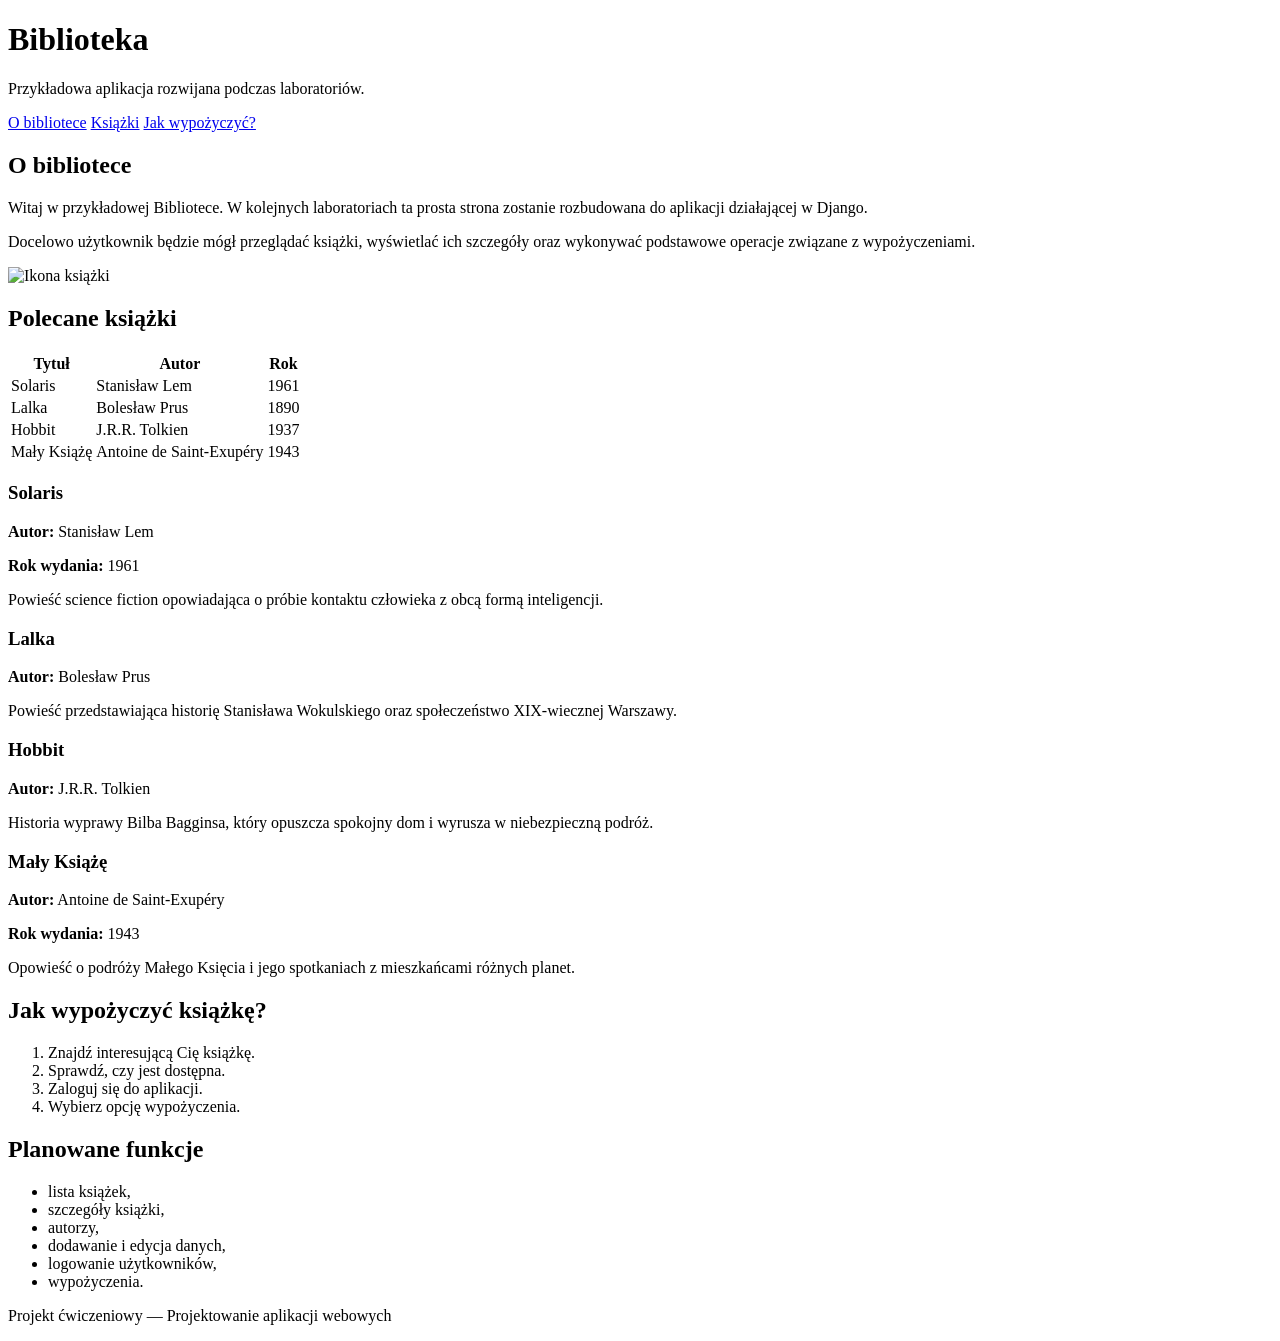
==== Frontend/index.html @ f4af0c59 "Dodano index.html i .git" ====
<!DOCTYPE html>
<html lang="pl">
<head>
    <meta charset="UTF-8">
    <meta name="viewport" content="width=device-width, initial-scale=1.0">
    <title>Biblioteka</title>
</head>
<body>

    <header>
        <h1>Biblioteka</h1>

        <p>
            Przykładowa aplikacja rozwijana podczas laboratoriów.
        </p>

        <nav>
            <a href="#about">O bibliotece</a>
            <a href="#books">Książki</a>
            <a href="#rules">Jak wypożyczyć?</a>
        </nav>
    </header>

    <main>

        <section id="about">
            <h2>O bibliotece</h2>

            <p>
                Witaj w przykładowej Bibliotece.
                W kolejnych laboratoriach ta prosta strona zostanie
                rozbudowana do aplikacji działającej w Django.
            </p>

            <p>
                Docelowo użytkownik będzie mógł przeglądać książki,
                wyświetlać ich szczegóły oraz wykonywać podstawowe
                operacje związane z wypożyczeniami.
            </p>

            <img
                src="https://th.bing.com/th/id/OIP.PJ13NVSscroiCtGLwX5_lwHaGW?w=212&h=181&c=7&r=0&o=7&pid=1.7&rm=3"
                alt="Ikona książki"
                width="120"
            >
        </section>

        <section id="books">
            <h2>Polecane książki</h2>

            <table>
                <thead>
                    <tr>
                        <th>Tytuł</th>
                        <th>Autor</th>
                        <th>Rok</th>
                    </tr>
                </thead>
                <tbody>
                    <tr>
                        <td>Solaris</td>
                        <td>Stanisław Lem</td>
                        <td>1961</td>
                    </tr>
                    <tr>
                        <td>Lalka</td>
                        <td>Bolesław Prus</td>
                        <td>1890</td>
                    </tr>
                    <tr>
                        <td>Hobbit</td>
                        <td>J.R.R. Tolkien</td>
                        <td>1937</td>
                    </tr>
                    <tr>
                        <td>Mały Książę</td>
                        <td>Antoine de Saint-Exupéry</td>
                        <td>1943</td>
                    </tr>
                </tbody>
            </table>

            <article>
                <h3>Solaris</h3>

                <div class="book-info">
                    <p>
                        <strong>Autor:</strong> Stanisław Lem
                    </p>

                    <p>
                        <strong>Rok wydania:</strong> 1961
                    </p>
                </div>

                <p>
                    Powieść science fiction opowiadająca o próbie
                    kontaktu człowieka z obcą formą inteligencji.
                </p>
            </article>

            <article>
                <h3>Lalka</h3>

                <p>
                    <strong>Autor:</strong> Bolesław Prus
                </p>

                <p>
                    Powieść przedstawiająca historię Stanisława
                    Wokulskiego oraz społeczeństwo XIX-wiecznej Warszawy.
                </p>
            </article>

            <article>
                <h3>Hobbit</h3>

                <p>
                    <strong>Autor:</strong> J.R.R. Tolkien
                </p>

                <p>
                    Historia wyprawy Bilba Bagginsa, który opuszcza
                    spokojny dom i wyrusza w niebezpieczną podróż.
                </p>
            </article>

            <article>
                <h3>Mały Książę</h3>

                <div class="book-info">
                    <p>
                        <strong>Autor:</strong> Antoine de Saint-Exupéry
                    </p>

                    <p>
                        <strong>Rok wydania:</strong> 1943
                    </p>
                </div>

                <p>
                    Opowieść o podróży Małego Księcia i jego spotkaniach
                    z mieszkańcami różnych planet.
                </p>
            </article>
        </section>

        <section id="rules">
            <h2>Jak wypożyczyć książkę?</h2>

            <ol>
                <li>Znajdź interesującą Cię książkę.</li>
                <li>Sprawdź, czy jest dostępna.</li>
                <li>Zaloguj się do aplikacji.</li>
                <li>Wybierz opcję wypożyczenia.</li>
            </ol>
        </section>

        <section>
            <h2>Planowane funkcje</h2>

            <ul>
                <li>lista książek,</li>
                <li>szczegóły książki,</li>
                <li>autorzy,</li>
                <li>dodawanie i edycja danych,</li>
                <li>logowanie użytkowników,</li>
                <li>wypożyczenia.</li>
            </ul>
        </section>

    </main>

    <footer>
        <p>
            Projekt ćwiczeniowy — Projektowanie aplikacji webowych
        </p>
    </footer>

</body>
</html>
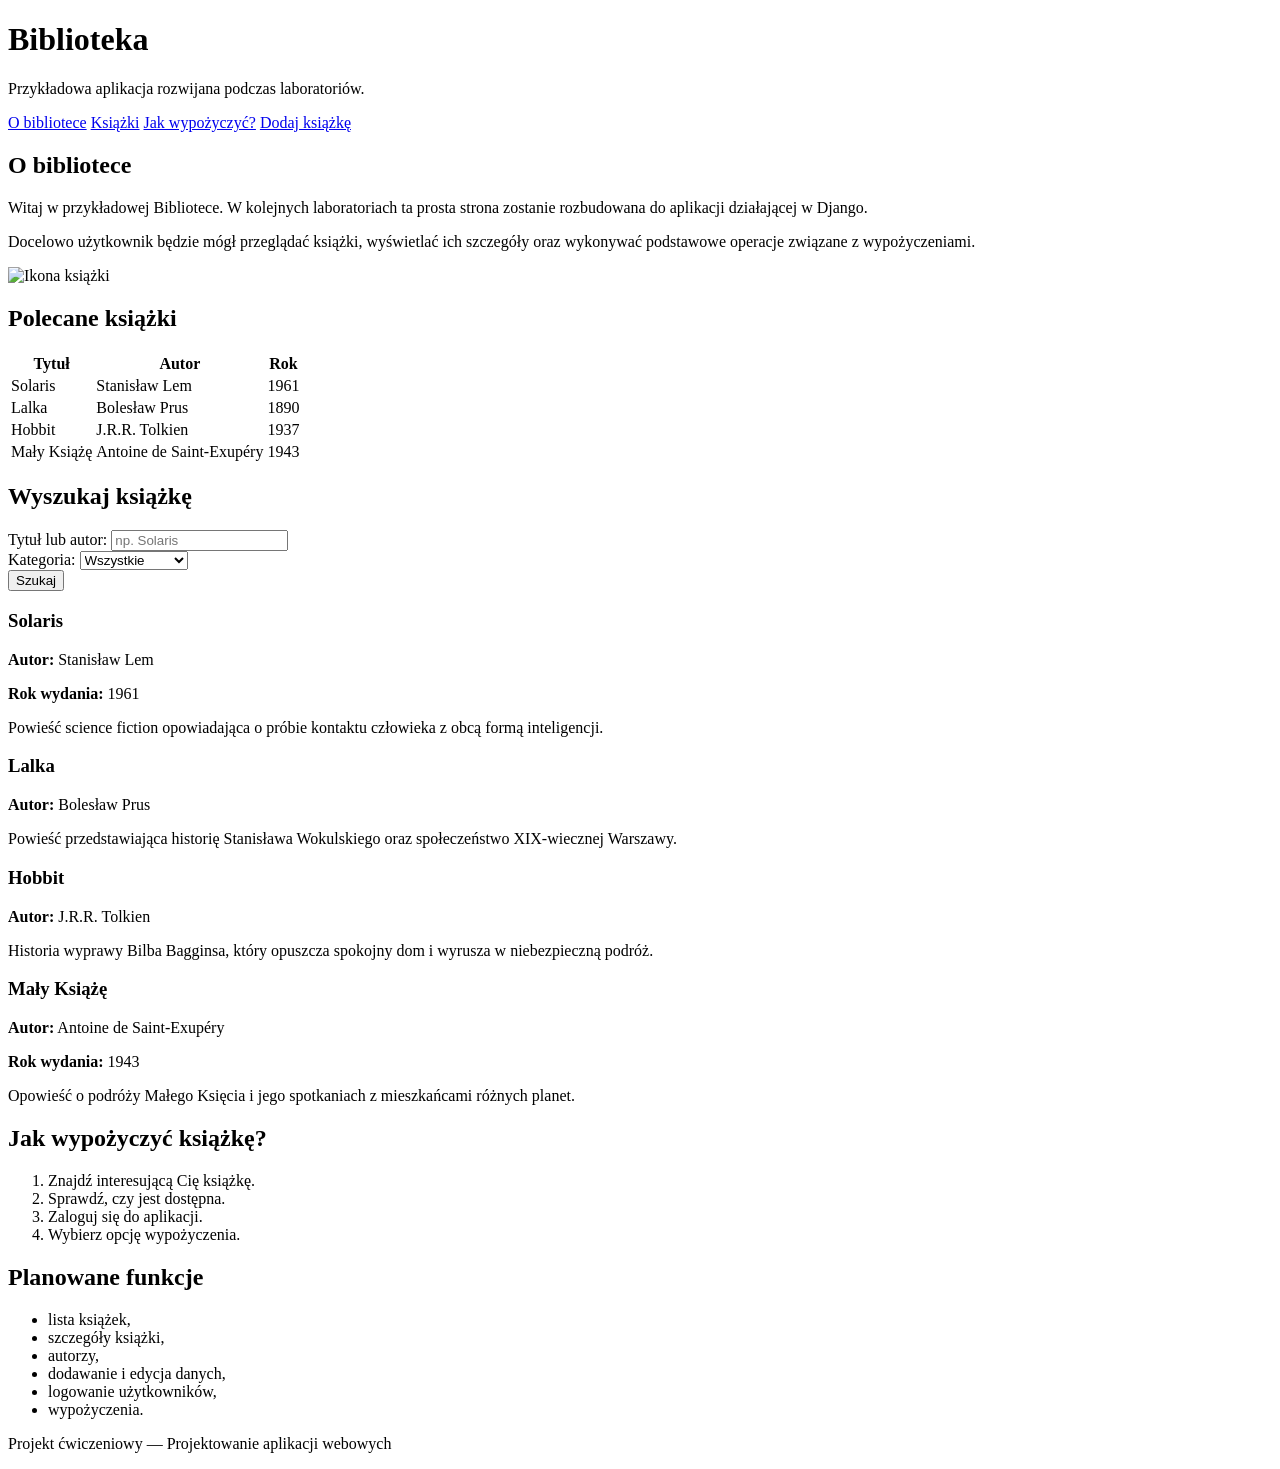
==== commit 4602e594: "dodano add_book i modyfikacja" ====
--- a/Frontend/index.html
+++ b/Frontend/index.html
@@ -18,6 +18,7 @@
             <a href="#about">O bibliotece</a>
             <a href="#books">Książki</a>
             <a href="#rules">Jak wypożyczyć?</a>
+            <a href="add_book.html">Dodaj książkę</a>
         </nav>
     </header>
 
@@ -79,6 +80,57 @@
                     </tr>
                 </tbody>
             </table>
+            <section id="search">
+                <h2>Wyszukaj książkę</h2>
+
+                <form method="get">
+
+                    <div>
+                        <label for="query">
+                            Tytuł lub autor:
+                        </label>
+
+                        <input
+                            type="text"
+                            id="query"
+                            name="query"
+                            placeholder="np. Solaris"
+                        >
+                    </div>
+
+                    <div>
+                        <label for="search-category">
+                            Kategoria:
+                        </label>
+
+                        <select
+                            id="search-category"
+                            name="category"
+                        >
+                            <option value="">
+                                Wszystkie
+                            </option>
+
+                            <option value="fantasy">
+                                Fantasy
+                            </option>
+
+                            <option value="science-fiction">
+                                Science fiction
+                            </option>
+
+                            <option value="crime">
+                                Kryminał
+                            </option>
+                        </select>
+                    </div>
+
+                    <button type="submit">
+                        Szukaj
+                    </button>
+
+                </form>
+            </section>
 
             <article>
                 <h3>Solaris</h3>
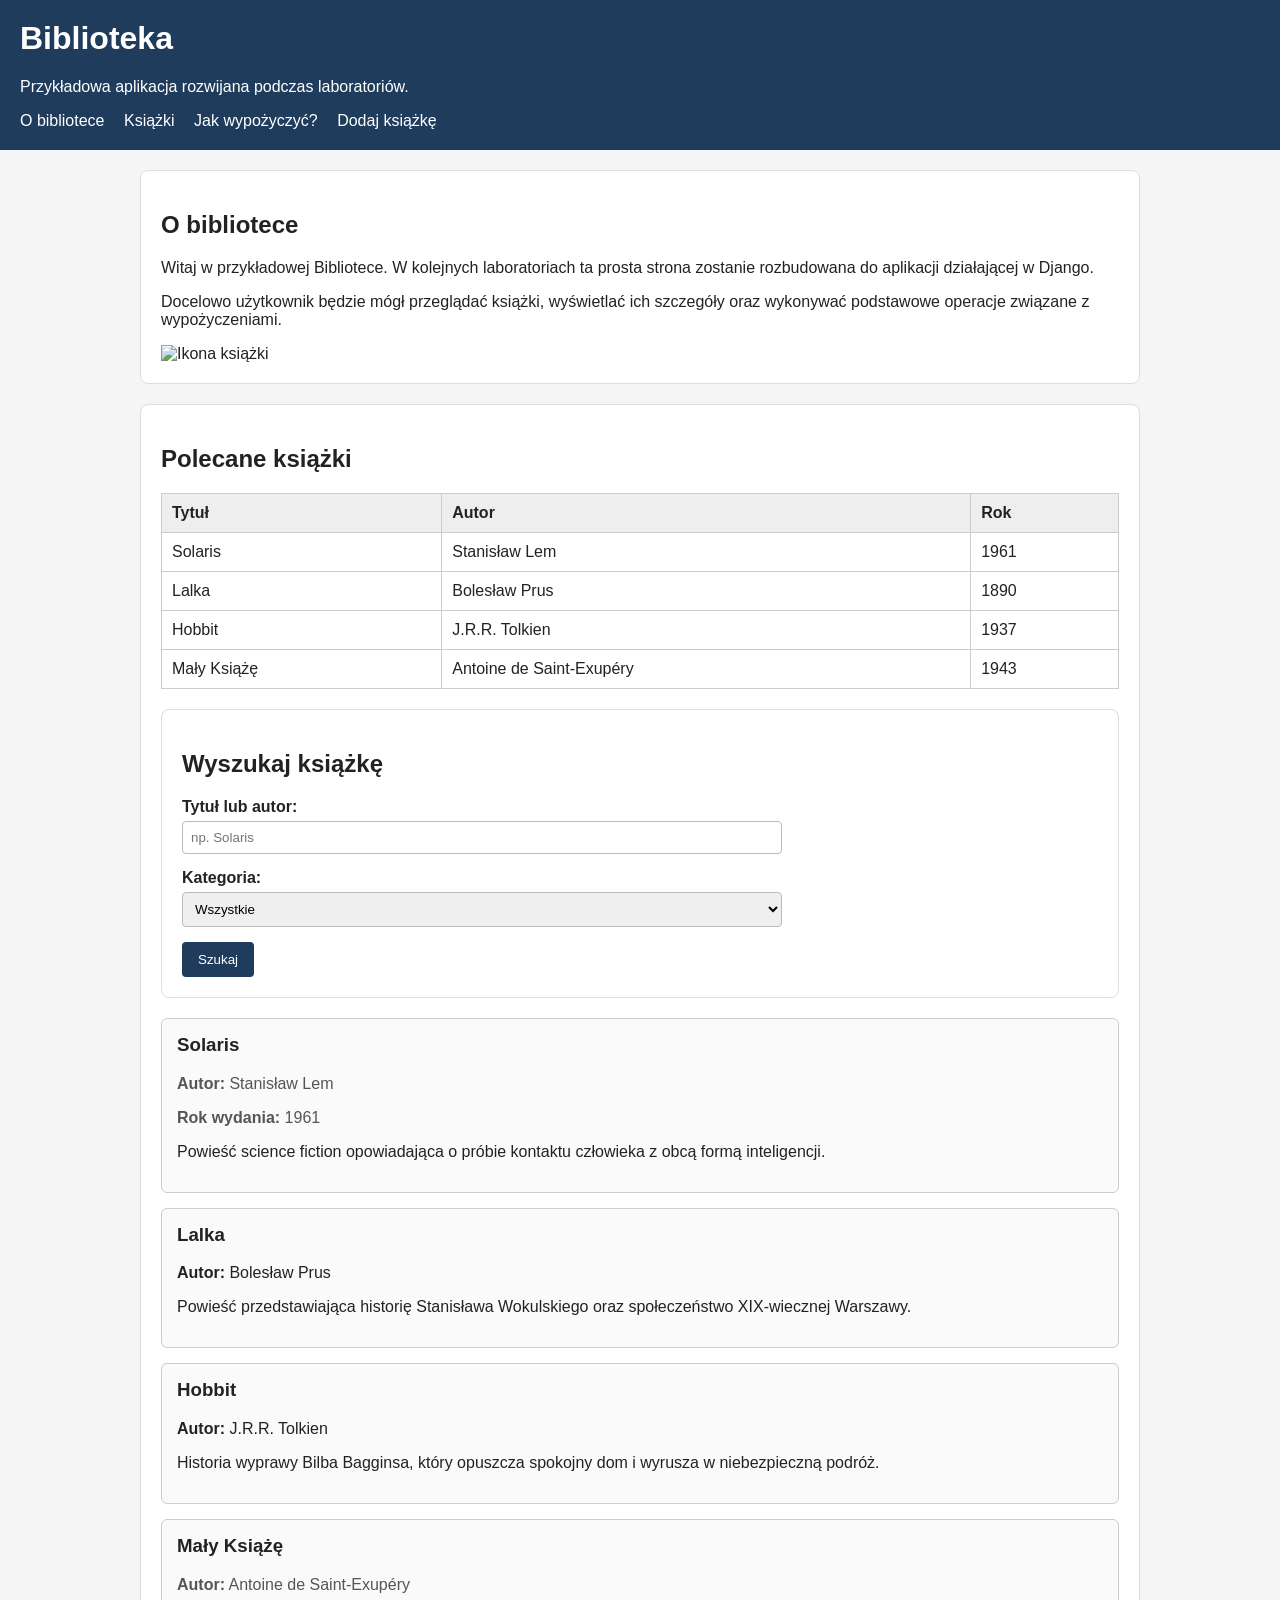
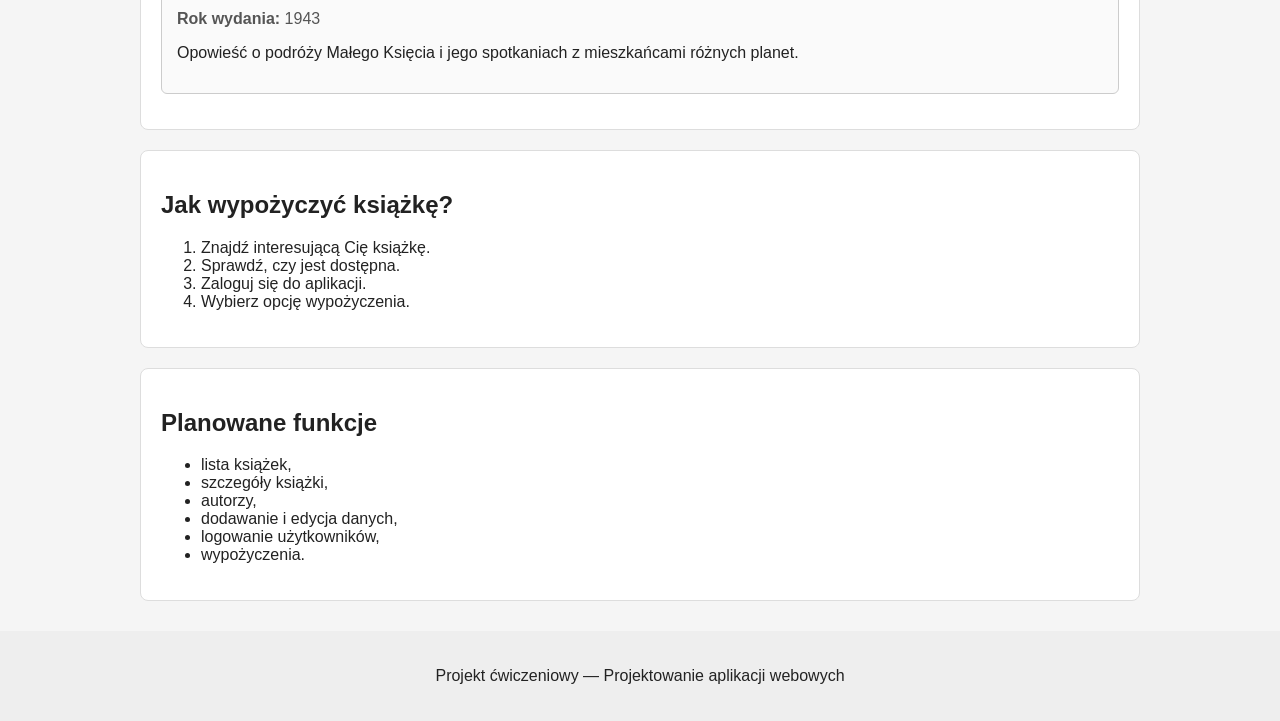
==== commit 937f27a2: "modyfikacje frontendu i dodaniu podstawy css" ====
--- a/Frontend/index.html
+++ b/Frontend/index.html
@@ -4,6 +4,7 @@
     <meta charset="UTF-8">
     <meta name="viewport" content="width=device-width, initial-scale=1.0">
     <title>Biblioteka</title>
+    <link rel="stylesheet" href="css/styles.css">
 </head>
 <body>
 
@@ -80,6 +81,7 @@
                     </tr>
                 </tbody>
             </table>
+
             <section id="search">
                 <h2>Wyszukaj książkę</h2>
 
@@ -132,7 +134,7 @@
                 </form>
             </section>
 
-            <article>
+            <article class="book-card">
                 <h3>Solaris</h3>
 
                 <div class="book-info">
@@ -151,7 +153,7 @@
                 </p>
             </article>
 
-            <article>
+            <article class="book-card">
                 <h3>Lalka</h3>
 
                 <p>
@@ -164,7 +166,7 @@
                 </p>
             </article>
 
-            <article>
+            <article class="book-card">
                 <h3>Hobbit</h3>
 
                 <p>
@@ -177,7 +179,7 @@
                 </p>
             </article>
 
-            <article>
+            <article class="book-card">
                 <h3>Mały Książę</h3>
 
                 <div class="book-info">
--- a/Frontend/css/styles.css
+++ b/Frontend/css/styles.css
@@ -0,0 +1,158 @@
+body {
+    margin: 0;
+
+    background-color: #f5f5f5;
+    color: #222222;
+
+    font-family: Arial, Helvetica, sans-serif;
+}
+
+header {
+    background-color: #1f3c5c;
+    color: white;
+
+    padding: 20px;
+}
+
+header h1 {
+    margin-top: 0;
+}
+
+nav {
+    margin-top: 15px;
+}
+
+nav a {
+    color: white;
+    text-decoration: none;
+
+    margin-right: 15px;
+}
+
+nav a:hover {
+    text-decoration: underline;
+}
+
+main {
+    width: 90%;
+    max-width: 1000px;
+
+    margin: 0 auto;
+}
+
+section {
+    background-color: white;
+
+    margin: 20px 0;
+    padding: 20px;
+
+    border: 1px solid #dddddd;
+    border-radius: 8px;
+}
+
+.book-card {
+    border: 1px solid #cccccc;
+    border-radius: 6px;
+
+    padding: 15px;
+    margin: 15px 0;
+
+    background-color: #fafafa;
+}
+
+.book-card h3 {
+    margin-top: 0;
+}
+
+.book-info {
+    color: #555555;
+}
+
+img {
+    max-width: 100%;
+    height: auto;
+}
+
+.library-image {
+    width: 300px;
+    border-radius: 8px;
+}
+
+table {
+    width: 100%;
+
+    border-collapse: collapse;
+
+    margin: 20px 0;
+}
+
+th,
+td {
+    border: 1px solid #cccccc;
+
+    padding: 10px;
+
+    text-align: left;
+}
+
+th {
+    background-color: #eeeeee;
+}
+
+form {
+    max-width: 600px;
+}
+
+form div {
+    margin-bottom: 15px;
+}
+
+label {
+    display: block;
+
+    margin-bottom: 5px;
+
+    font-weight: bold;
+}
+
+input[type="text"],
+input[type="email"],
+input[type="password"],
+input[type="number"],
+input[type="date"],
+select,
+textarea {
+    width: 100%;
+
+    padding: 8px;
+
+    border: 1px solid #bbbbbb;
+    border-radius: 4px;
+
+    box-sizing: border-box;
+}
+
+button {
+    background-color: #1f3c5c;
+    color: white;
+
+    border: none;
+    border-radius: 4px;
+
+    padding: 10px 16px;
+
+    cursor: pointer;
+}
+
+button:hover {
+    background-color: #315c87;
+}
+
+footer {
+    margin-top: 30px;
+    padding: 20px;
+
+    text-align: center;
+
+    background-color: #eeeeee;
+}
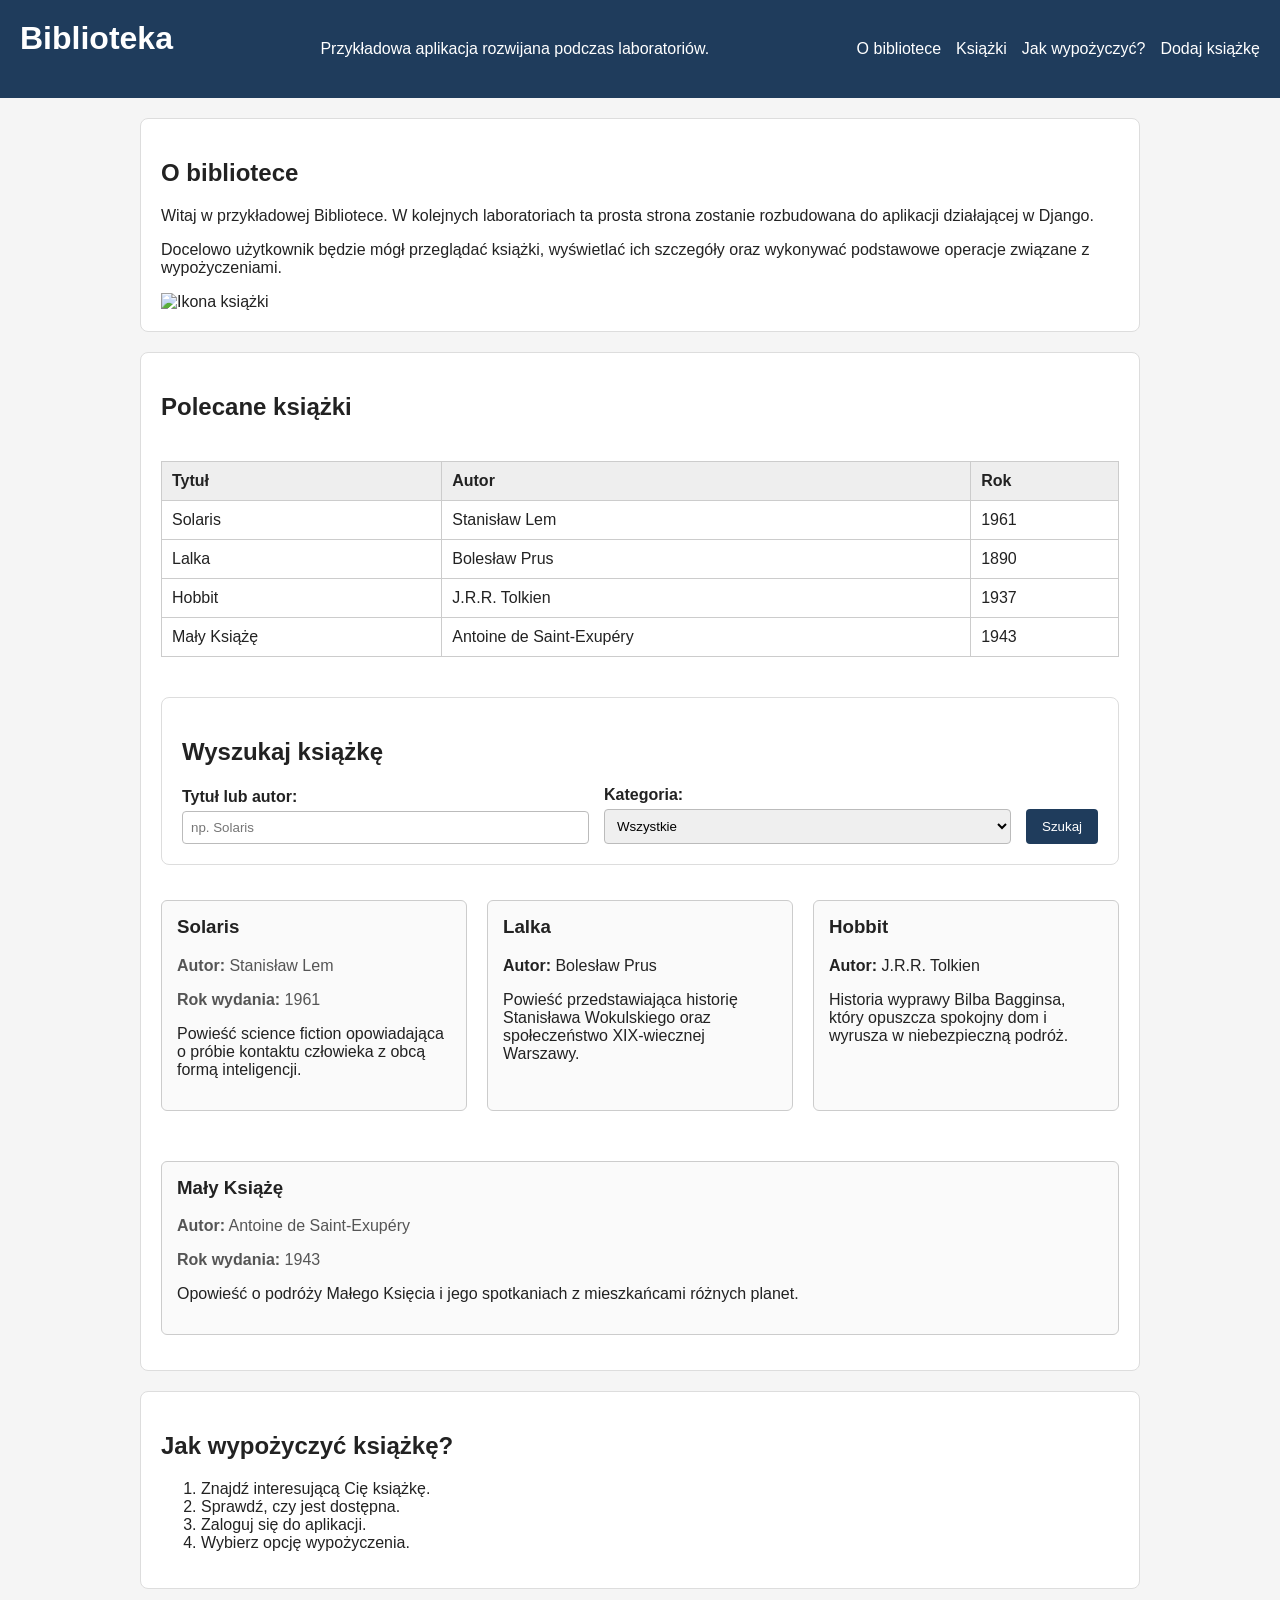
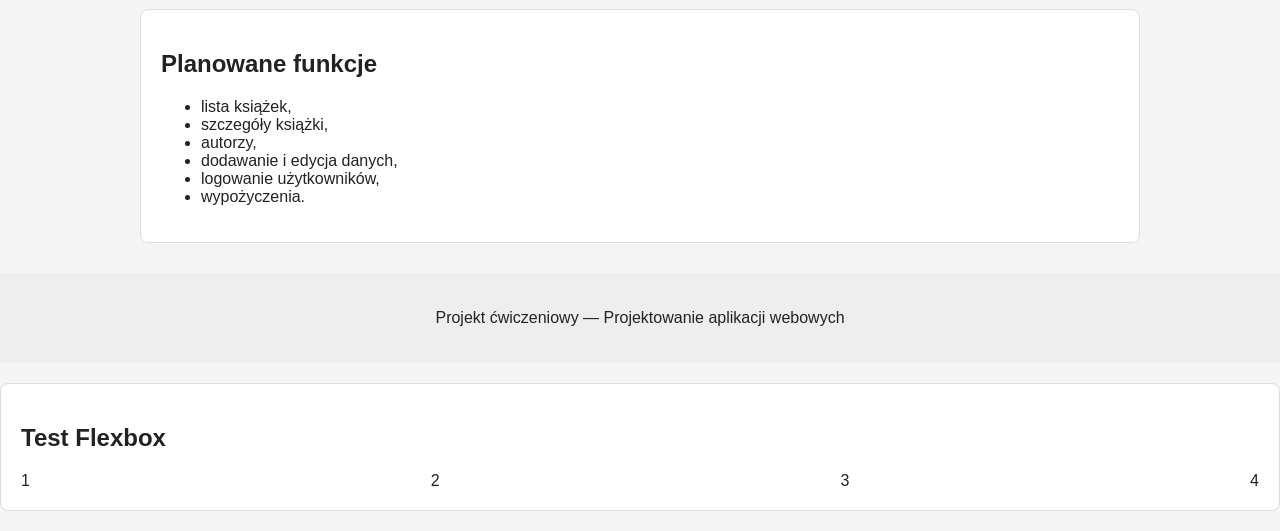
==== commit 74432daa: "Flexboks" ====
--- a/Frontend/index.html
+++ b/Frontend/index.html
@@ -49,43 +49,43 @@
 
         <section id="books">
             <h2>Polecane książki</h2>
-
-            <table>
-                <thead>
-                    <tr>
-                        <th>Tytuł</th>
-                        <th>Autor</th>
-                        <th>Rok</th>
-                    </tr>
-                </thead>
-                <tbody>
-                    <tr>
-                        <td>Solaris</td>
-                        <td>Stanisław Lem</td>
-                        <td>1961</td>
-                    </tr>
-                    <tr>
-                        <td>Lalka</td>
-                        <td>Bolesław Prus</td>
-                        <td>1890</td>
-                    </tr>
-                    <tr>
-                        <td>Hobbit</td>
-                        <td>J.R.R. Tolkien</td>
-                        <td>1937</td>
-                    </tr>
-                    <tr>
-                        <td>Mały Książę</td>
-                        <td>Antoine de Saint-Exupéry</td>
-                        <td>1943</td>
-                    </tr>
-                </tbody>
-            </table>
-
+            <div class="table-container">
+                <table>
+                    <thead>
+                        <tr>
+                            <th>Tytuł</th>
+                            <th>Autor</th>
+                            <th>Rok</th>
+                        </tr>
+                    </thead>
+                    <tbody>
+                        <tr>
+                            <td>Solaris</td>
+                            <td>Stanisław Lem</td>
+                            <td>1961</td>
+                        </tr>
+                        <tr>
+                            <td>Lalka</td>
+                            <td>Bolesław Prus</td>
+                            <td>1890</td>
+                        </tr>
+                        <tr>
+                            <td>Hobbit</td>
+                            <td>J.R.R. Tolkien</td>
+                            <td>1937</td>
+                        </tr>
+                        <tr>
+                            <td>Mały Książę</td>
+                            <td>Antoine de Saint-Exupéry</td>
+                            <td>1943</td>
+                        </tr>
+                    </tbody>
+                </table>
+            </div>
             <section id="search">
                 <h2>Wyszukaj książkę</h2>
 
-                <form method="get">
+                <form class="search-form" method="get">
 
                     <div>
                         <label for="query">
@@ -132,71 +132,72 @@
                     </button>
 
                 </form>
-            </section>
-
-            <article class="book-card">
-                <h3>Solaris</h3>
-
-                <div class="book-info">
-                    <p>
-                        <strong>Autor:</strong> Stanisław Lem
-                    </p>
-
-                    <p>
-                        <strong>Rok wydania:</strong> 1961
-                    </p>
-                </div>
-
-                <p>
-                    Powieść science fiction opowiadająca o próbie
-                    kontaktu człowieka z obcą formą inteligencji.
-                </p>
-            </article>
-
-            <article class="book-card">
-                <h3>Lalka</h3>
-
-                <p>
-                    <strong>Autor:</strong> Bolesław Prus
-                </p>
-
-                <p>
-                    Powieść przedstawiająca historię Stanisława
-                    Wokulskiego oraz społeczeństwo XIX-wiecznej Warszawy.
-                </p>
-            </article>
-
-            <article class="book-card">
-                <h3>Hobbit</h3>
-
-                <p>
-                    <strong>Autor:</strong> J.R.R. Tolkien
-                </p>
-
-                <p>
-                    Historia wyprawy Bilba Bagginsa, który opuszcza
-                    spokojny dom i wyrusza w niebezpieczną podróż.
-                </p>
-            </article>
-
-            <article class="book-card">
-                <h3>Mały Książę</h3>
-
-                <div class="book-info">
-                    <p>
-                        <strong>Autor:</strong> Antoine de Saint-Exupéry
-                    </p>
-
-                    <p>
-                        <strong>Rok wydania:</strong> 1943
-                    </p>
-                </div>
-
-                <p>
-                    Opowieść o podróży Małego Księcia i jego spotkaniach
-                    z mieszkańcami różnych planet.
-                </p>
-            </article>
+        </section>
+            <div class="book-list">
+                <article class="book-card">
+                    <h3>Solaris</h3>
+
+                    <div class="book-info">
+                        <p>
+                            <strong>Autor:</strong> Stanisław Lem
+                        </p>
+
+                        <p>
+                            <strong>Rok wydania:</strong> 1961
+                        </p>
+                    </div>
+
+                    <p>
+                        Powieść science fiction opowiadająca o próbie
+                        kontaktu człowieka z obcą formą inteligencji.
+                    </p>
+                </article>
+
+                <article class="book-card">
+                    <h3>Lalka</h3>
+
+                    <p>
+                        <strong>Autor:</strong> Bolesław Prus
+                    </p>
+
+                    <p>
+                        Powieść przedstawiająca historię Stanisława
+                        Wokulskiego oraz społeczeństwo XIX-wiecznej Warszawy.
+                    </p>
+                </article>
+
+                <article class="book-card">
+                    <h3>Hobbit</h3>
+
+                    <p>
+                        <strong>Autor:</strong> J.R.R. Tolkien
+                    </p>
+
+                    <p>
+                        Historia wyprawy Bilba Bagginsa, który opuszcza
+                        spokojny dom i wyrusza w niebezpieczną podróż.
+                    </p>
+                </article>
+
+                <article class="book-card">
+                    <h3>Mały Książę</h3>
+
+                    <div class="book-info">
+                        <p>
+                            <strong>Autor:</strong> Antoine de Saint-Exupéry
+                        </p>
+
+                        <p>
+                            <strong>Rok wydania:</strong> 1943
+                        </p>
+                    </div>
+
+                    <p>
+                        Opowieść o podróży Małego Księcia i jego spotkaniach
+                        z mieszkańcami różnych planet.
+                    </p>
+                </article>
+            </div>
         </section>
 
         <section id="rules">
@@ -230,6 +231,15 @@
             Projekt ćwiczeniowy — Projektowanie aplikacji webowych
         </p>
     </footer>
-
+    <section>
+        <h2>Test Flexbox</h2>
+
+        <div class="flex-test">
+            <div>1</div>
+            <div>2</div>
+            <div>3</div>
+            <div>4</div>
+        </div>
+    </section>
 </body>
 </html>
--- a/Frontend/css/styles.css
+++ b/Frontend/css/styles.css
@@ -8,10 +8,18 @@
 }
 
 header {
+    display: flex;
+
+    justify-content: space-between;
+    align-items: center;
+
+    gap: 20px;
+
     background-color: #1f3c5c;
     color: white;
 
     padding: 20px;
+
 }
 
 header h1 {
@@ -19,14 +27,13 @@
 }
 
 nav {
-    margin-top: 15px;
+    display: flex;
+    gap: 15px;
 }
 
 nav a {
     color: white;
     text-decoration: none;
-
-    margin-right: 15px;
 }
 
 nav a:hover {
@@ -51,6 +58,7 @@
 }
 
 .book-card {
+    flex: 1 1 250px;
     border: 1px solid #cccccc;
     border-radius: 6px;
 
@@ -84,6 +92,9 @@
     border-collapse: collapse;
 
     margin: 20px 0;
+}
+.table-container {
+    overflow-x: auto;
 }
 
 th,
@@ -155,4 +166,54 @@
     text-align: center;
 
     background-color: #eeeeee;
+}
+.flex-test {
+    display: flex;
+    gap: 20px;
+    flex-direction: row;
+    justify-content: space-between;
+}
+.book-list {
+    display: flex;
+
+    gap: 20px;
+
+    flex-wrap: wrap;
+}
+.search-form {
+    display: flex;
+
+    gap: 15px;
+
+    align-items: end;
+
+    max-width: none;
+}
+.search-form div {
+    flex: 1;
+    margin-bottom: 0;
+}
+.search-form button {
+    flex: 0 0 auto;
+}
+@media (max-width: 700px) {
+
+    header {
+        flex-direction: column;
+        align-items: flex-start;
+    }
+
+    nav {
+        flex-direction: column;
+    }
+
+    .search-form {
+        flex-direction: column;
+        align-items: stretch;
+    }
+
+    main {
+        width: 95%;
+    }
+
 }
